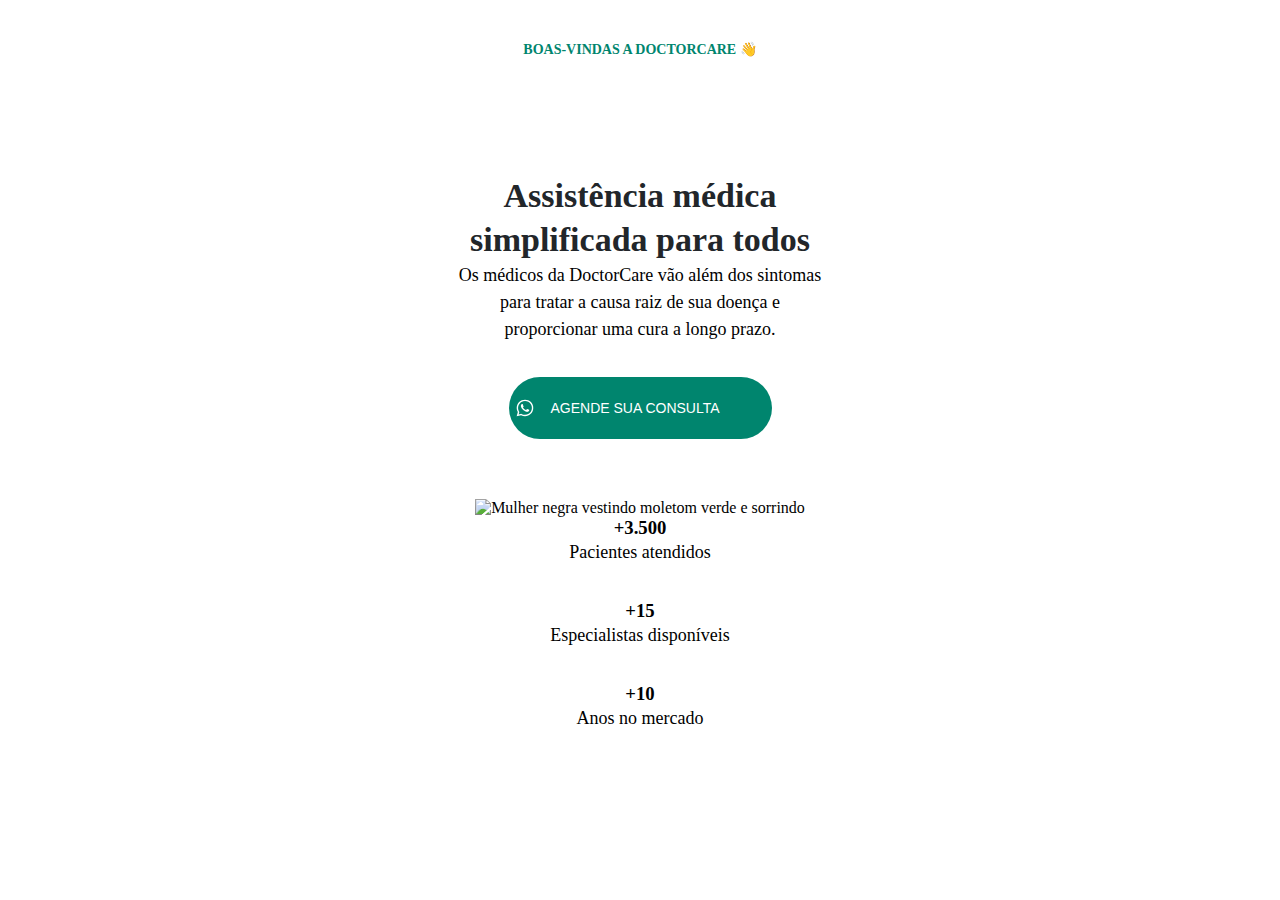
==== index.html @ d996f387 "aula 1" ====
<!DOCTYPE html>
<html lang="pt-br">
<head>
  <meta charset="UTF-8">
  <meta http-equiv="X-UA-Compatible" content="IE=edge">
  <meta name="viewport" content="width=device-width, initial-scale=1.0">
  <title>DoctorCare</title>
  <!-- Link para estilos css -->
  <link rel="stylesheet" href="style.css"/>
  <!-- Link para as fontes -->
  <link rel="preconnect" href="https://fonts.googleapis.com">
  <link rel="preconnect" href="https://fonts.gstatic.com" crossorigin>
  <link href="https://fonts.googleapis.com/css2?family=DM+Sans:wght@400;700&display=swap" rel="stylesheet">
  
</head>
<body>

  <header>
    <h4>BOAS-VINDAS A DOCTORCARE 👋</h4>
    <h1>Assistência médica simplificada para todos</h1>
    <p>
      Os médicos da DoctorCare vão além dos sintomas para tratar a causa raiz de sua
      doença e proporcionar uma cura a longo prazo.
    </p>
    <button>
      <svg
        width="20"
        height="20"
        viewBox="0 0 20 20"
        fill="none"
        xmlns="http://www.w3.org/2000/svg"
      >
        <path
          d="M13.8337 11.6667C13.667 11.5833 12.5837 11.0833 12.417 11C12.2503 10.9167 12.0837 10.9167 11.917 11.0833C11.7503 11.25 11.417 11.75 11.2503 11.9167C11.167 12.0833 11.0003 12.0833 10.8337 12C10.2503 11.75 9.66699 11.4167 9.16699 11C8.75033 10.5833 8.33366 10.0833 8.00033 9.58334C7.91699 9.41668 8.00033 9.25001 8.08366 9.16668C8.16699 9.08334 8.25033 8.91668 8.41699 8.83334C8.50033 8.75001 8.58366 8.58334 8.58366 8.50001C8.66699 8.41668 8.66699 8.25001 8.58366 8.16668C8.50033 8.08334 8.08366 7.08334 7.91699 6.66668C7.83366 6.08334 7.66699 6.08334 7.50033 6.08334C7.41699 6.08334 7.25033 6.08334 7.08366 6.08334C6.91699 6.08334 6.66699 6.25001 6.58366 6.33334C6.08366 6.83334 5.83366 7.41668 5.83366 8.08334C5.91699 8.83334 6.16699 9.58334 6.66699 10.25C7.58366 11.5833 8.75033 12.6667 10.167 13.3333C10.5837 13.5 10.917 13.6667 11.3337 13.75C11.7503 13.9167 12.167 13.9167 12.667 13.8333C13.2503 13.75 13.7503 13.3333 14.0837 12.8333C14.2503 12.5 14.2503 12.1667 14.167 11.8333C14.167 11.8333 14.0003 11.75 13.8337 11.6667ZM15.917 4.08334C12.667 0.833344 7.41699 0.833344 4.16699 4.08334C1.50033 6.75001 1.00033 10.8333 2.83366 14.0833L1.66699 18.3333L6.08366 17.1667C7.33366 17.8333 8.66699 18.1667 10.0003 18.1667C14.5837 18.1667 18.2503 14.5 18.2503 9.91668C18.3337 7.75001 17.417 5.66668 15.917 4.08334ZM13.667 15.75C12.5837 16.4167 11.3337 16.8333 10.0003 16.8333C8.75033 16.8333 7.58366 16.5 6.50033 15.9167L6.25033 15.75L3.66699 16.4167L4.33366 13.9167L4.16699 13.6667C2.16699 10.3333 3.16699 6.16668 6.41699 4.08334C9.66699 2.00001 13.8337 3.08334 15.8337 6.25001C17.8337 9.50001 16.917 13.75 13.667 15.75Z"
          fill="white"
        />
      </svg>
      Agende sua consulta
    </button>
    
    <img src="/assets/foto.svg " alt="Mulher negra vestindo moletom verde e sorrindo" />
    
    <h3>+3.500</h3>
    <p>Pacientes atendidos</p>
    <h3>+15</h3>
    <p>Especialistas disponíveis</p>
    <h3>+10</h3>
    <p>Anos no mercado</p>
  </header>

</body>
</html>
---- style.css ----
* {
  margin:0;
  box-sizing: border-box;
}
:root {
  --primary-color: hsl(170, 100%, 26%);
  --headline: hsl(210, 11%, 15%);
  --paragraph: hsl(210, 9%, 31%);
  font-size: 62.5%; /* 1rem = 10px */
}
body {
  font-family: 'DN Sans';
  font-size: 1.6rem;
  text-align: center;
}

header {
  width: 37.5rem;
  margin-right: auto;
  margin-left: auto;

  margin-right: auto;
  margin-left: auto;
  margin-top: 4.1rem;
}

h4 {
  font-size: 1.4rem;
  color: var(--primary-color);
  margin-bottom: 11.6rem;
}

h1 {
  font-size: 3.4rem;
  color: var(--headline);
  line-height: 130%;
}

p {
  font-size: 1.8rem;
  line-height: 150%;
  font-weight: 400;
  color: var (--paragraph);
  margin-bottom: 3.4rem;
  /* border: 1px solid red; */
}

button {
  background: var(--primary-color);

  border: none;
  border-radius: 4rem;
  margin-bottom: 6rem;

  height: 6.2rem;
  width: 26.3rem;

  color: white;
  font-size: 1.4rem;
  text-transform: uppercase;

  display: flex;
  align-items: center;
  gap: 1.6rem;
  margin-right: auto;
  margin-left: auto;
  /* display: block; */
}

img {

}
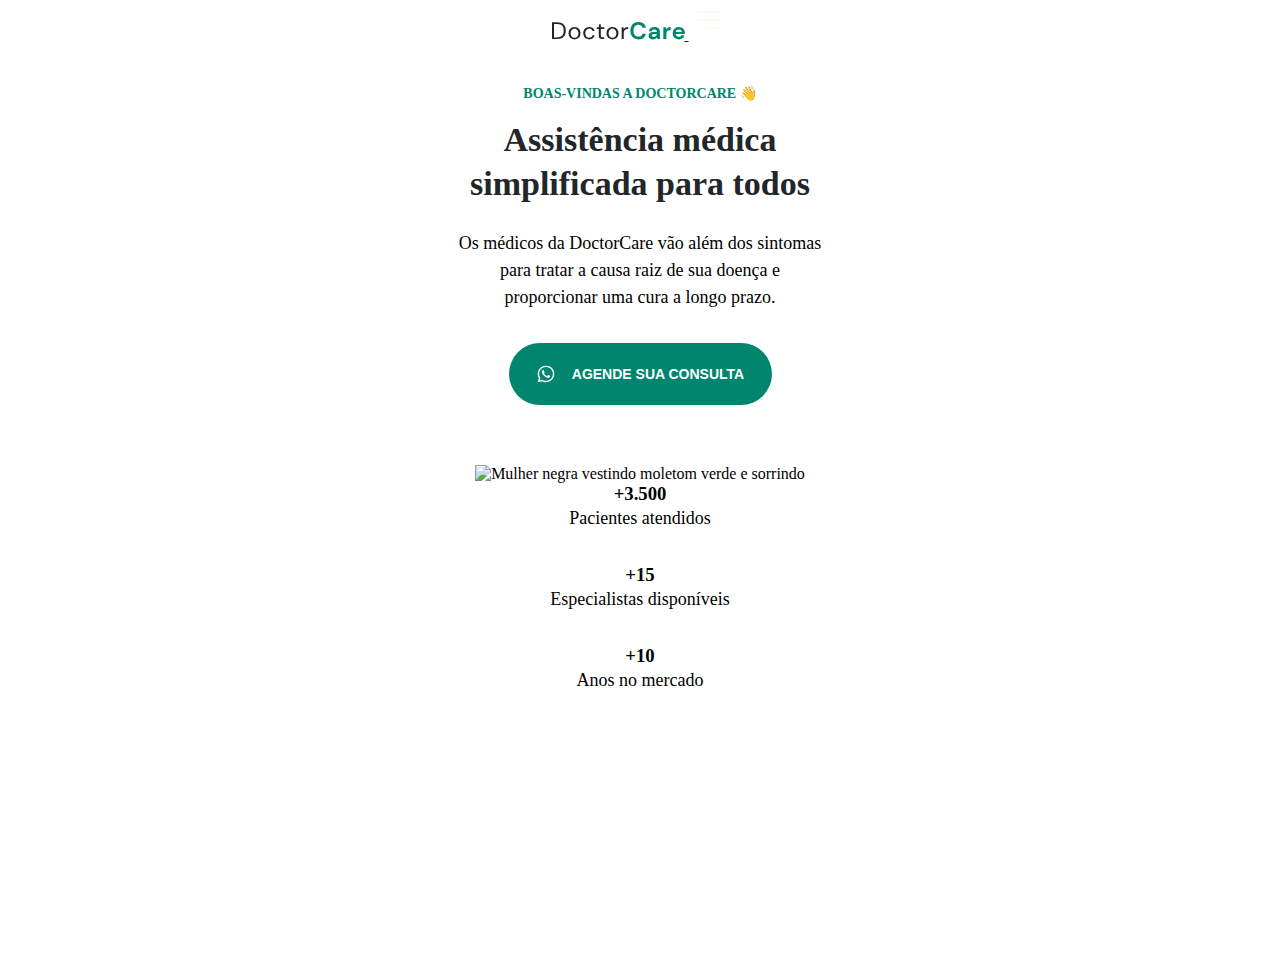
==== commit ab7bde61: "segundo commit" ====
--- a/index.html
+++ b/index.html
@@ -10,10 +10,40 @@
   <!-- Link para as fontes -->
   <link rel="preconnect" href="https://fonts.googleapis.com">
   <link rel="preconnect" href="https://fonts.gstatic.com" crossorigin>
-  <link href="https://fonts.googleapis.com/css2?family=DM+Sans:wght@400;700&display=swap" rel="stylesheet">
+  <link href="https://fonts.googleapis.com/css2?family=DM+Sans:wght@400;700&display=swap" 
+  rel="stylesheet"
+  />
   
 </head>
 <body>
+
+  <nav>
+    <a class= "logo" href="#">
+
+      <svg width="133" height="18" viewBox="0 0 133 18" fill="none" xmlns="http://www.w3.org/2000/svg">
+        <path d="M0 17.088V0.287999H5.16C8.12 0.287999 10.296 1.04 11.688 2.544C13.096 4.048 13.8 6.112 13.8 8.736C13.8 11.312 13.096 13.352 11.688 14.856C10.296 16.344 8.12 17.088 5.16 17.088H0ZM2.016 15.408H5.112C6.744 15.408 8.04 15.144 9 14.616C9.976 14.072 10.672 13.304 11.088 12.312C11.504 11.304 11.712 10.112 11.712 8.736C11.712 7.328 11.504 6.12 11.088 5.112C10.672 4.104 9.976 3.328 9 2.784C8.04 2.24 6.744 1.968 5.112 1.968H2.016V15.408Z" fill="#212529"/>
+        <path d="M22.4949 17.376C21.3749 17.376 20.3669 17.12 19.4709 16.608C18.5749 16.096 17.8629 15.376 17.3349 14.448C16.8229 13.504 16.5669 12.4 16.5669 11.136C16.5669 9.872 16.8309 8.776 17.3589 7.848C17.8869 6.904 18.5989 6.176 19.4949 5.664C20.4069 5.152 21.4229 4.896 22.5429 4.896C23.6629 4.896 24.6709 5.152 25.5669 5.664C26.4629 6.176 27.1669 6.904 27.6789 7.848C28.2069 8.776 28.4709 9.872 28.4709 11.136C28.4709 12.4 28.2069 13.504 27.6789 14.448C27.1509 15.376 26.4309 16.096 25.5189 16.608C24.6229 17.12 23.6149 17.376 22.4949 17.376ZM22.4949 15.648C23.1829 15.648 23.8229 15.48 24.4149 15.144C25.0069 14.808 25.4869 14.304 25.8549 13.632C26.2229 12.96 26.4069 12.128 26.4069 11.136C26.4069 10.144 26.2229 9.312 25.8549 8.64C25.5029 7.968 25.0309 7.464 24.4389 7.128C23.8469 6.792 23.2149 6.624 22.5429 6.624C21.8549 6.624 21.2149 6.792 20.6229 7.128C20.0309 7.464 19.5509 7.968 19.1829 8.64C18.8149 9.312 18.6309 10.144 18.6309 11.136C18.6309 12.128 18.8149 12.96 19.1829 13.632C19.5509 14.304 20.0229 14.808 20.5989 15.144C21.1909 15.48 21.8229 15.648 22.4949 15.648Z" fill="#212529"/>
+        <path d="M37.2261 17.376C36.0901 17.376 35.0661 17.12 34.1541 16.608C33.2581 16.08 32.5461 15.352 32.0181 14.424C31.5061 13.48 31.2501 12.384 31.2501 11.136C31.2501 9.888 31.5061 8.8 32.0181 7.872C32.5461 6.928 33.2581 6.2 34.1541 5.688C35.0661 5.16 36.0901 4.896 37.2261 4.896C38.6341 4.896 39.8181 5.264 40.7781 6C41.7541 6.736 42.3701 7.72 42.6261 8.952H40.5621C40.4021 8.216 40.0101 7.648 39.3861 7.248C38.7621 6.832 38.0341 6.624 37.2021 6.624C36.5301 6.624 35.8981 6.792 35.3061 7.128C34.7141 7.464 34.2341 7.968 33.8661 8.64C33.4981 9.312 33.3141 10.144 33.3141 11.136C33.3141 12.128 33.4981 12.96 33.8661 13.632C34.2341 14.304 34.7141 14.816 35.3061 15.168C35.8981 15.504 36.5301 15.672 37.2021 15.672C38.0341 15.672 38.7621 15.472 39.3861 15.072C40.0101 14.656 40.4021 14.072 40.5621 13.32H42.6261C42.3861 14.52 41.7781 15.496 40.8021 16.248C39.8261 17 38.6341 17.376 37.2261 17.376Z" fill="#212529"/>
+        <path d="M50.2974 17.088C49.2094 17.088 48.3534 16.824 47.7294 16.296C47.1054 15.768 46.7934 14.816 46.7934 13.44V6.888H44.7294V5.184H46.7934L47.0574 2.328H48.8094V5.184H52.3134V6.888H48.8094V13.44C48.8094 14.192 48.9614 14.704 49.2654 14.976C49.5694 15.232 50.1054 15.36 50.8734 15.36H52.1214V17.088H50.2974Z" fill="#212529"/>
+        <path d="M60.4506 17.376C59.3306 17.376 58.3226 17.12 57.4266 16.608C56.5306 16.096 55.8186 15.376 55.2906 14.448C54.7786 13.504 54.5226 12.4 54.5226 11.136C54.5226 9.872 54.7866 8.776 55.3146 7.848C55.8426 6.904 56.5546 6.176 57.4506 5.664C58.3626 5.152 59.3786 4.896 60.4986 4.896C61.6186 4.896 62.6266 5.152 63.5226 5.664C64.4186 6.176 65.1226 6.904 65.6346 7.848C66.1626 8.776 66.4266 9.872 66.4266 11.136C66.4266 12.4 66.1626 13.504 65.6346 14.448C65.1066 15.376 64.3866 16.096 63.4746 16.608C62.5786 17.12 61.5706 17.376 60.4506 17.376ZM60.4506 15.648C61.1386 15.648 61.7786 15.48 62.3706 15.144C62.9626 14.808 63.4426 14.304 63.8106 13.632C64.1786 12.96 64.3626 12.128 64.3626 11.136C64.3626 10.144 64.1786 9.312 63.8106 8.64C63.4586 7.968 62.9866 7.464 62.3946 7.128C61.8026 6.792 61.1706 6.624 60.4986 6.624C59.8106 6.624 59.1706 6.792 58.5786 7.128C57.9866 7.464 57.5066 7.968 57.1386 8.64C56.7706 9.312 56.5866 10.144 56.5866 11.136C56.5866 12.128 56.7706 12.96 57.1386 13.632C57.5066 14.304 57.9786 14.808 58.5546 15.144C59.1466 15.48 59.7786 15.648 60.4506 15.648Z" fill="#212529"/>
+        <path d="M69.7097 17.088V5.184H71.5337L71.7017 7.464C72.0697 6.68 72.6297 6.056 73.3817 5.592C74.1337 5.128 75.0617 4.896 76.1657 4.896V7.008H75.6137C74.9097 7.008 74.2617 7.136 73.6697 7.392C73.0777 7.632 72.6057 8.048 72.2537 8.64C71.9017 9.232 71.7257 10.048 71.7257 11.088V17.088H69.7097Z" fill="#212529"/>
+        <path d="M86.4924 17.376C84.7964 17.376 83.3404 17.016 82.1244 16.296C80.9084 15.56 79.9724 14.544 79.3164 13.248C78.6604 11.936 78.3324 10.424 78.3324 8.712C78.3324 7 78.6604 5.488 79.3164 4.176C79.9724 2.864 80.9084 1.84 82.1244 1.104C83.3404 0.368 84.7964 0 86.4924 0C88.5084 0 90.1564 0.504 91.4364 1.512C92.7324 2.504 93.5404 3.904 93.8604 5.712H90.4764C90.2684 4.8 89.8204 4.088 89.1324 3.576C88.4604 3.048 87.5644 2.784 86.4444 2.784C84.8924 2.784 83.6764 3.312 82.7964 4.368C81.9164 5.424 81.4764 6.872 81.4764 8.712C81.4764 10.552 81.9164 12 82.7964 13.056C83.6764 14.096 84.8924 14.616 86.4444 14.616C87.5644 14.616 88.4604 14.376 89.1324 13.896C89.8204 13.4 90.2684 12.72 90.4764 11.856H93.8604C93.5404 13.584 92.7324 14.936 91.4364 15.912C90.1564 16.888 88.5084 17.376 86.4924 17.376Z" fill="#00856F"/>
+        <path d="M101.092 17.376C100.068 17.376 99.2278 17.216 98.5718 16.896C97.9158 16.56 97.4277 16.12 97.1077 15.576C96.7878 15.032 96.6278 14.432 96.6278 13.776C96.6278 12.672 97.0598 11.776 97.9238 11.088C98.7878 10.4 100.084 10.056 101.812 10.056H104.836V9.768C104.836 8.952 104.604 8.352 104.14 7.968C103.676 7.584 103.1 7.392 102.412 7.392C101.788 7.392 101.244 7.544 100.78 7.848C100.316 8.136 100.028 8.568 99.9157 9.144H96.9157C96.9958 8.28 97.2837 7.528 97.7797 6.888C98.2917 6.248 98.9477 5.76 99.7477 5.424C100.548 5.072 101.444 4.896 102.436 4.896C104.132 4.896 105.468 5.32 106.444 6.168C107.42 7.016 107.908 8.216 107.908 9.768V17.088H105.292L105.004 15.168C104.652 15.808 104.156 16.336 103.516 16.752C102.892 17.168 102.084 17.376 101.092 17.376ZM101.788 14.976C102.668 14.976 103.348 14.688 103.828 14.112C104.324 13.536 104.636 12.824 104.764 11.976H102.148C101.332 11.976 100.748 12.128 100.396 12.432C100.044 12.72 99.8678 13.08 99.8678 13.512C99.8678 13.976 100.044 14.336 100.396 14.592C100.748 14.848 101.212 14.976 101.788 14.976Z" fill="#00856F"/>
+        <path d="M111.319 17.088V5.184H114.055L114.343 7.416C114.775 6.648 115.359 6.04 116.095 5.592C116.847 5.128 117.727 4.896 118.735 4.896V8.136H117.871C117.199 8.136 116.599 8.24 116.071 8.448C115.543 8.656 115.127 9.016 114.823 9.528C114.535 10.04 114.391 10.752 114.391 11.664V17.088H111.319Z" fill="#00856F"/>
+        <path d="M126.888 17.376C125.688 17.376 124.624 17.12 123.696 16.608C122.768 16.096 122.04 15.376 121.512 14.448C120.984 13.52 120.72 12.448 120.72 11.232C120.72 10 120.976 8.904 121.488 7.944C122.016 6.984 122.736 6.24 123.648 5.712C124.576 5.168 125.664 4.896 126.912 4.896C128.08 4.896 129.112 5.152 130.008 5.664C130.904 6.176 131.6 6.88 132.096 7.776C132.608 8.656 132.864 9.64 132.864 10.728C132.864 10.904 132.856 11.088 132.84 11.28C132.84 11.472 132.832 11.672 132.816 11.88H123.768C123.832 12.808 124.152 13.536 124.728 14.064C125.32 14.592 126.032 14.856 126.864 14.856C127.488 14.856 128.008 14.72 128.424 14.448C128.856 14.16 129.176 13.792 129.384 13.344H132.504C132.28 14.096 131.904 14.784 131.376 15.408C130.864 16.016 130.224 16.496 129.456 16.848C128.704 17.2 127.848 17.376 126.888 17.376ZM126.912 7.392C126.16 7.392 125.496 7.608 124.92 8.04C124.344 8.456 123.976 9.096 123.816 9.96H129.744C129.696 9.176 129.408 8.552 128.88 8.088C128.352 7.624 127.696 7.392 126.912 7.392Z" fill="#00856F"/>
+        </svg>
+        
+
+    </a>
+
+    <svg width="40" height="40" viewBox="0 0 40 40" fill="none" xmlns="http://www.w3.org/2000/svg">
+      <path d="M10 20H30" stroke="#FFFAF1" stroke-width="2" stroke-linecap="round" stroke-linejoin="round"/>
+      <path d="M10 12H30" stroke="#FFFAF1" stroke-width="2" stroke-linecap="round" stroke-linejoin="round"/>
+      <path d="M18 28L30 28" stroke="#FFFAF1" stroke-width="2" stroke-linecap="round" stroke-linejoin="round"/>
+      </svg>
+      
+
+  </nav>
 
   <header>
     <h4>BOAS-VINDAS A DOCTORCARE 👋</h4>
@@ -38,14 +68,25 @@
       Agende sua consulta
     </button>
     
-    <img src="/assets/foto.svg " alt="Mulher negra vestindo moletom verde e sorrindo" />
+    <img src="/assets/foto.svg" alt="Mulher negra vestindo moletom verde e sorrindo" />
     
-    <h3>+3.500</h3>
-    <p>Pacientes atendidos</p>
-    <h3>+15</h3>
-    <p>Especialistas disponíveis</p>
-    <h3>+10</h3>
-    <p>Anos no mercado</p>
+    <div class="stats">
+      <div class="stat">
+        <h3>+3.500</h3>
+        <p>Pacientes atendidos</p>
+      </div>
+
+      <div class="stat">
+        <h3>+15</h3>
+        <p>Especialistas disponíveis</p>
+      </div>
+
+      <div class="stat">
+        <h3>+10</h3>
+        <p>Anos no mercado</p>
+      </div>
+    </div>
+
   </header>
 
 </body>
--- a/style.css
+++ b/style.css
@@ -27,13 +27,15 @@
 h4 {
   font-size: 1.4rem;
   color: var(--primary-color);
-  margin-bottom: 11.6rem;
+  margin-bottom: 1.6rem;
 }
 
 h1 {
   font-size: 3.4rem;
   color: var(--headline);
   line-height: 130%;
+
+  margin-bottom: 2.4rem;
 }
 
 p {
@@ -41,8 +43,7 @@
   line-height: 150%;
   font-weight: 400;
   color: var (--paragraph);
-  margin-bottom: 3.4rem;
-  /* border: 1px solid red; */
+  margin-bottom: 3.2rem;
 }
 
 button {
@@ -57,16 +58,21 @@
 
   color: white;
   font-size: 1.4rem;
+  font-weight: 700;
   text-transform: uppercase;
 
   display: flex;
   align-items: center;
+  justify-content: center;
   gap: 1.6rem;
   margin-right: auto;
   margin-left: auto;
-  /* display: block; */
+  margin-bottom: 6rem;
 }
 
-img {
+.stats {
+  width: 32.7rem;
+  height: 47rem;
 
+  margin-inline: auto;
 }
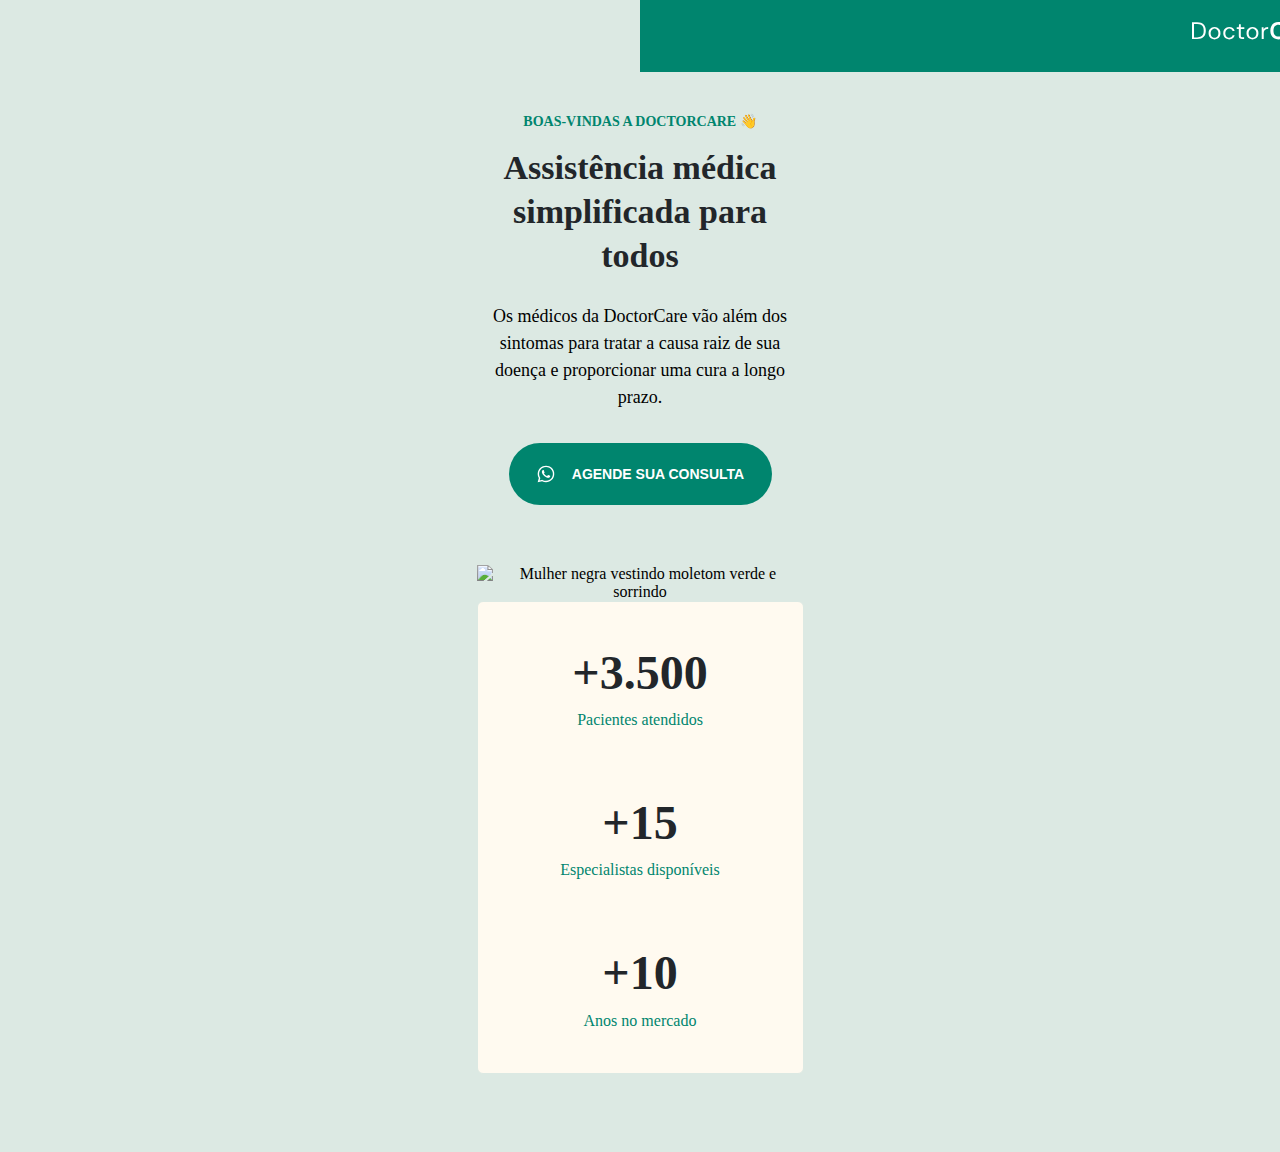
==== commit b387268e: "terceiro commit" ====
--- a/index.html
+++ b/index.html
@@ -1,93 +1,154 @@
 <!DOCTYPE html>
 <html lang="pt-br">
-<head>
-  <meta charset="UTF-8">
-  <meta http-equiv="X-UA-Compatible" content="IE=edge">
-  <meta name="viewport" content="width=device-width, initial-scale=1.0">
-  <title>DoctorCare</title>
-  <!-- Link para estilos css -->
-  <link rel="stylesheet" href="style.css"/>
-  <!-- Link para as fontes -->
-  <link rel="preconnect" href="https://fonts.googleapis.com">
-  <link rel="preconnect" href="https://fonts.gstatic.com" crossorigin>
-  <link href="https://fonts.googleapis.com/css2?family=DM+Sans:wght@400;700&display=swap" 
-  rel="stylesheet"
-  />
+  <head>
+    <meta charset="UTF-8" />
+    <meta http-equiv="X-UA-Compatible" content="IE=edge" />
+    <meta name="viewport" content="width=device-width, initial-scale=1.0" />
+    <title>DoctorCare</title>
+    <!-- Link para estilos css -->
+    <link rel="stylesheet" href="style.css" />
+    <!-- Link para as fontes -->
+    <link rel="preconnect" href="https://fonts.googleapis.com" />
+    <link rel="preconnect" href="https://fonts.gstatic.com" crossorigin />
+    <link
+      href="https://fonts.googleapis.com/css2?family=DM+Sans:wght@400;700&display=swap"
+      rel="stylesheet"
+    />
+  </head>
+  <body onscroll="onScroll()">
+    <nav class="scroll">
+
+      <div class="wrapper">
+        <a class="logo" href="#">
+          <svg
+            width="133"
+            height="18"
+            viewBox="0 0 133 18"
+            fill="none"
+            xmlns="http://www.w3.org/2000/svg"
+          >
+            <path
+              d="M0 17.088V0.287999H5.16C8.12 0.287999 10.296 1.04 11.688 2.544C13.096 4.048 13.8 6.112 13.8 8.736C13.8 11.312 13.096 13.352 11.688 14.856C10.296 16.344 8.12 17.088 5.16 17.088H0ZM2.016 15.408H5.112C6.744 15.408 8.04 15.144 9 14.616C9.976 14.072 10.672 13.304 11.088 12.312C11.504 11.304 11.712 10.112 11.712 8.736C11.712 7.328 11.504 6.12 11.088 5.112C10.672 4.104 9.976 3.328 9 2.784C8.04 2.24 6.744 1.968 5.112 1.968H2.016V15.408Z"
+              fill="#212529"
+            />
+            <path
+              d="M22.4949 17.376C21.3749 17.376 20.3669 17.12 19.4709 16.608C18.5749 16.096 17.8629 15.376 17.3349 14.448C16.8229 13.504 16.5669 12.4 16.5669 11.136C16.5669 9.872 16.8309 8.776 17.3589 7.848C17.8869 6.904 18.5989 6.176 19.4949 5.664C20.4069 5.152 21.4229 4.896 22.5429 4.896C23.6629 4.896 24.6709 5.152 25.5669 5.664C26.4629 6.176 27.1669 6.904 27.6789 7.848C28.2069 8.776 28.4709 9.872 28.4709 11.136C28.4709 12.4 28.2069 13.504 27.6789 14.448C27.1509 15.376 26.4309 16.096 25.5189 16.608C24.6229 17.12 23.6149 17.376 22.4949 17.376ZM22.4949 15.648C23.1829 15.648 23.8229 15.48 24.4149 15.144C25.0069 14.808 25.4869 14.304 25.8549 13.632C26.2229 12.96 26.4069 12.128 26.4069 11.136C26.4069 10.144 26.2229 9.312 25.8549 8.64C25.5029 7.968 25.0309 7.464 24.4389 7.128C23.8469 6.792 23.2149 6.624 22.5429 6.624C21.8549 6.624 21.2149 6.792 20.6229 7.128C20.0309 7.464 19.5509 7.968 19.1829 8.64C18.8149 9.312 18.6309 10.144 18.6309 11.136C18.6309 12.128 18.8149 12.96 19.1829 13.632C19.5509 14.304 20.0229 14.808 20.5989 15.144C21.1909 15.48 21.8229 15.648 22.4949 15.648Z"
+              fill="#212529"
+            />
+            <path
+              d="M37.2261 17.376C36.0901 17.376 35.0661 17.12 34.1541 16.608C33.2581 16.08 32.5461 15.352 32.0181 14.424C31.5061 13.48 31.2501 12.384 31.2501 11.136C31.2501 9.888 31.5061 8.8 32.0181 7.872C32.5461 6.928 33.2581 6.2 34.1541 5.688C35.0661 5.16 36.0901 4.896 37.2261 4.896C38.6341 4.896 39.8181 5.264 40.7781 6C41.7541 6.736 42.3701 7.72 42.6261 8.952H40.5621C40.4021 8.216 40.0101 7.648 39.3861 7.248C38.7621 6.832 38.0341 6.624 37.2021 6.624C36.5301 6.624 35.8981 6.792 35.3061 7.128C34.7141 7.464 34.2341 7.968 33.8661 8.64C33.4981 9.312 33.3141 10.144 33.3141 11.136C33.3141 12.128 33.4981 12.96 33.8661 13.632C34.2341 14.304 34.7141 14.816 35.3061 15.168C35.8981 15.504 36.5301 15.672 37.2021 15.672C38.0341 15.672 38.7621 15.472 39.3861 15.072C40.0101 14.656 40.4021 14.072 40.5621 13.32H42.6261C42.3861 14.52 41.7781 15.496 40.8021 16.248C39.8261 17 38.6341 17.376 37.2261 17.376Z"
+              fill="#212529"
+            />
+            <path
+              d="M50.2974 17.088C49.2094 17.088 48.3534 16.824 47.7294 16.296C47.1054 15.768 46.7934 14.816 46.7934 13.44V6.888H44.7294V5.184H46.7934L47.0574 2.328H48.8094V5.184H52.3134V6.888H48.8094V13.44C48.8094 14.192 48.9614 14.704 49.2654 14.976C49.5694 15.232 50.1054 15.36 50.8734 15.36H52.1214V17.088H50.2974Z"
+              fill="#212529"
+            />
+            <path
+              d="M60.4506 17.376C59.3306 17.376 58.3226 17.12 57.4266 16.608C56.5306 16.096 55.8186 15.376 55.2906 14.448C54.7786 13.504 54.5226 12.4 54.5226 11.136C54.5226 9.872 54.7866 8.776 55.3146 7.848C55.8426 6.904 56.5546 6.176 57.4506 5.664C58.3626 5.152 59.3786 4.896 60.4986 4.896C61.6186 4.896 62.6266 5.152 63.5226 5.664C64.4186 6.176 65.1226 6.904 65.6346 7.848C66.1626 8.776 66.4266 9.872 66.4266 11.136C66.4266 12.4 66.1626 13.504 65.6346 14.448C65.1066 15.376 64.3866 16.096 63.4746 16.608C62.5786 17.12 61.5706 17.376 60.4506 17.376ZM60.4506 15.648C61.1386 15.648 61.7786 15.48 62.3706 15.144C62.9626 14.808 63.4426 14.304 63.8106 13.632C64.1786 12.96 64.3626 12.128 64.3626 11.136C64.3626 10.144 64.1786 9.312 63.8106 8.64C63.4586 7.968 62.9866 7.464 62.3946 7.128C61.8026 6.792 61.1706 6.624 60.4986 6.624C59.8106 6.624 59.1706 6.792 58.5786 7.128C57.9866 7.464 57.5066 7.968 57.1386 8.64C56.7706 9.312 56.5866 10.144 56.5866 11.136C56.5866 12.128 56.7706 12.96 57.1386 13.632C57.5066 14.304 57.9786 14.808 58.5546 15.144C59.1466 15.48 59.7786 15.648 60.4506 15.648Z"
+              fill="#212529"
+            />
+            <path
+              d="M69.7097 17.088V5.184H71.5337L71.7017 7.464C72.0697 6.68 72.6297 6.056 73.3817 5.592C74.1337 5.128 75.0617 4.896 76.1657 4.896V7.008H75.6137C74.9097 7.008 74.2617 7.136 73.6697 7.392C73.0777 7.632 72.6057 8.048 72.2537 8.64C71.9017 9.232 71.7257 10.048 71.7257 11.088V17.088H69.7097Z"
+              fill="#212529"
+            />
+            <path
+              d="M86.4924 17.376C84.7964 17.376 83.3404 17.016 82.1244 16.296C80.9084 15.56 79.9724 14.544 79.3164 13.248C78.6604 11.936 78.3324 10.424 78.3324 8.712C78.3324 7 78.6604 5.488 79.3164 4.176C79.9724 2.864 80.9084 1.84 82.1244 1.104C83.3404 0.368 84.7964 0 86.4924 0C88.5084 0 90.1564 0.504 91.4364 1.512C92.7324 2.504 93.5404 3.904 93.8604 5.712H90.4764C90.2684 4.8 89.8204 4.088 89.1324 3.576C88.4604 3.048 87.5644 2.784 86.4444 2.784C84.8924 2.784 83.6764 3.312 82.7964 4.368C81.9164 5.424 81.4764 6.872 81.4764 8.712C81.4764 10.552 81.9164 12 82.7964 13.056C83.6764 14.096 84.8924 14.616 86.4444 14.616C87.5644 14.616 88.4604 14.376 89.1324 13.896C89.8204 13.4 90.2684 12.72 90.4764 11.856H93.8604C93.5404 13.584 92.7324 14.936 91.4364 15.912C90.1564 16.888 88.5084 17.376 86.4924 17.376Z"
+              fill="#00856F"
+            />
+            <path
+              d="M101.092 17.376C100.068 17.376 99.2278 17.216 98.5718 16.896C97.9158 16.56 97.4277 16.12 97.1077 15.576C96.7878 15.032 96.6278 14.432 96.6278 13.776C96.6278 12.672 97.0598 11.776 97.9238 11.088C98.7878 10.4 100.084 10.056 101.812 10.056H104.836V9.768C104.836 8.952 104.604 8.352 104.14 7.968C103.676 7.584 103.1 7.392 102.412 7.392C101.788 7.392 101.244 7.544 100.78 7.848C100.316 8.136 100.028 8.568 99.9157 9.144H96.9157C96.9958 8.28 97.2837 7.528 97.7797 6.888C98.2917 6.248 98.9477 5.76 99.7477 5.424C100.548 5.072 101.444 4.896 102.436 4.896C104.132 4.896 105.468 5.32 106.444 6.168C107.42 7.016 107.908 8.216 107.908 9.768V17.088H105.292L105.004 15.168C104.652 15.808 104.156 16.336 103.516 16.752C102.892 17.168 102.084 17.376 101.092 17.376ZM101.788 14.976C102.668 14.976 103.348 14.688 103.828 14.112C104.324 13.536 104.636 12.824 104.764 11.976H102.148C101.332 11.976 100.748 12.128 100.396 12.432C100.044 12.72 99.8678 13.08 99.8678 13.512C99.8678 13.976 100.044 14.336 100.396 14.592C100.748 14.848 101.212 14.976 101.788 14.976Z"
+              fill="#00856F"
+            />
+            <path
+              d="M111.319 17.088V5.184H114.055L114.343 7.416C114.775 6.648 115.359 6.04 116.095 5.592C116.847 5.128 117.727 4.896 118.735 4.896V8.136H117.871C117.199 8.136 116.599 8.24 116.071 8.448C115.543 8.656 115.127 9.016 114.823 9.528C114.535 10.04 114.391 10.752 114.391 11.664V17.088H111.319Z"
+              fill="#00856F"
+            />
+            <path
+              d="M126.888 17.376C125.688 17.376 124.624 17.12 123.696 16.608C122.768 16.096 122.04 15.376 121.512 14.448C120.984 13.52 120.72 12.448 120.72 11.232C120.72 10 120.976 8.904 121.488 7.944C122.016 6.984 122.736 6.24 123.648 5.712C124.576 5.168 125.664 4.896 126.912 4.896C128.08 4.896 129.112 5.152 130.008 5.664C130.904 6.176 131.6 6.88 132.096 7.776C132.608 8.656 132.864 9.64 132.864 10.728C132.864 10.904 132.856 11.088 132.84 11.28C132.84 11.472 132.832 11.672 132.816 11.88H123.768C123.832 12.808 124.152 13.536 124.728 14.064C125.32 14.592 126.032 14.856 126.864 14.856C127.488 14.856 128.008 14.72 128.424 14.448C128.856 14.16 129.176 13.792 129.384 13.344H132.504C132.28 14.096 131.904 14.784 131.376 15.408C130.864 16.016 130.224 16.496 129.456 16.848C128.704 17.2 127.848 17.376 126.888 17.376ZM126.912 7.392C126.16 7.392 125.496 7.608 124.92 8.04C124.344 8.456 123.976 9.096 123.816 9.96H129.744C129.696 9.176 129.408 8.552 128.88 8.088C128.352 7.624 127.696 7.392 126.912 7.392Z"
+              fill="#00856F"
+            />
+          </svg>
+        </a>
   
-</head>
-<body>
+        <svg
+          width="40"
+          height="40"
+          viewBox="0 0 40 40"
+          fill="none"
+          xmlns="http://www.w3.org/2000/svg"
+        >
+          <path
+            d="M10 20H30"
+            stroke="#FFFAF1"
+            stroke-width="2"
+            stroke-linecap="round"
+            stroke-linejoin="round"
+          />
+          <path
+            d="M10 12H30"
+            stroke="#FFFAF1"
+            stroke-width="2"
+            stroke-linecap="round"
+            stroke-linejoin="round"
+          />
+          <path
+            d="M18 28L30 28"
+            stroke="#FFFAF1"
+            stroke-width="2"
+            stroke-linecap="round"
+            stroke-linejoin="round"
+          />
+        </svg>
 
-  <nav>
-    <a class= "logo" href="#">
+      </div>
+    </nav>
 
-      <svg width="133" height="18" viewBox="0 0 133 18" fill="none" xmlns="http://www.w3.org/2000/svg">
-        <path d="M0 17.088V0.287999H5.16C8.12 0.287999 10.296 1.04 11.688 2.544C13.096 4.048 13.8 6.112 13.8 8.736C13.8 11.312 13.096 13.352 11.688 14.856C10.296 16.344 8.12 17.088 5.16 17.088H0ZM2.016 15.408H5.112C6.744 15.408 8.04 15.144 9 14.616C9.976 14.072 10.672 13.304 11.088 12.312C11.504 11.304 11.712 10.112 11.712 8.736C11.712 7.328 11.504 6.12 11.088 5.112C10.672 4.104 9.976 3.328 9 2.784C8.04 2.24 6.744 1.968 5.112 1.968H2.016V15.408Z" fill="#212529"/>
-        <path d="M22.4949 17.376C21.3749 17.376 20.3669 17.12 19.4709 16.608C18.5749 16.096 17.8629 15.376 17.3349 14.448C16.8229 13.504 16.5669 12.4 16.5669 11.136C16.5669 9.872 16.8309 8.776 17.3589 7.848C17.8869 6.904 18.5989 6.176 19.4949 5.664C20.4069 5.152 21.4229 4.896 22.5429 4.896C23.6629 4.896 24.6709 5.152 25.5669 5.664C26.4629 6.176 27.1669 6.904 27.6789 7.848C28.2069 8.776 28.4709 9.872 28.4709 11.136C28.4709 12.4 28.2069 13.504 27.6789 14.448C27.1509 15.376 26.4309 16.096 25.5189 16.608C24.6229 17.12 23.6149 17.376 22.4949 17.376ZM22.4949 15.648C23.1829 15.648 23.8229 15.48 24.4149 15.144C25.0069 14.808 25.4869 14.304 25.8549 13.632C26.2229 12.96 26.4069 12.128 26.4069 11.136C26.4069 10.144 26.2229 9.312 25.8549 8.64C25.5029 7.968 25.0309 7.464 24.4389 7.128C23.8469 6.792 23.2149 6.624 22.5429 6.624C21.8549 6.624 21.2149 6.792 20.6229 7.128C20.0309 7.464 19.5509 7.968 19.1829 8.64C18.8149 9.312 18.6309 10.144 18.6309 11.136C18.6309 12.128 18.8149 12.96 19.1829 13.632C19.5509 14.304 20.0229 14.808 20.5989 15.144C21.1909 15.48 21.8229 15.648 22.4949 15.648Z" fill="#212529"/>
-        <path d="M37.2261 17.376C36.0901 17.376 35.0661 17.12 34.1541 16.608C33.2581 16.08 32.5461 15.352 32.0181 14.424C31.5061 13.48 31.2501 12.384 31.2501 11.136C31.2501 9.888 31.5061 8.8 32.0181 7.872C32.5461 6.928 33.2581 6.2 34.1541 5.688C35.0661 5.16 36.0901 4.896 37.2261 4.896C38.6341 4.896 39.8181 5.264 40.7781 6C41.7541 6.736 42.3701 7.72 42.6261 8.952H40.5621C40.4021 8.216 40.0101 7.648 39.3861 7.248C38.7621 6.832 38.0341 6.624 37.2021 6.624C36.5301 6.624 35.8981 6.792 35.3061 7.128C34.7141 7.464 34.2341 7.968 33.8661 8.64C33.4981 9.312 33.3141 10.144 33.3141 11.136C33.3141 12.128 33.4981 12.96 33.8661 13.632C34.2341 14.304 34.7141 14.816 35.3061 15.168C35.8981 15.504 36.5301 15.672 37.2021 15.672C38.0341 15.672 38.7621 15.472 39.3861 15.072C40.0101 14.656 40.4021 14.072 40.5621 13.32H42.6261C42.3861 14.52 41.7781 15.496 40.8021 16.248C39.8261 17 38.6341 17.376 37.2261 17.376Z" fill="#212529"/>
-        <path d="M50.2974 17.088C49.2094 17.088 48.3534 16.824 47.7294 16.296C47.1054 15.768 46.7934 14.816 46.7934 13.44V6.888H44.7294V5.184H46.7934L47.0574 2.328H48.8094V5.184H52.3134V6.888H48.8094V13.44C48.8094 14.192 48.9614 14.704 49.2654 14.976C49.5694 15.232 50.1054 15.36 50.8734 15.36H52.1214V17.088H50.2974Z" fill="#212529"/>
-        <path d="M60.4506 17.376C59.3306 17.376 58.3226 17.12 57.4266 16.608C56.5306 16.096 55.8186 15.376 55.2906 14.448C54.7786 13.504 54.5226 12.4 54.5226 11.136C54.5226 9.872 54.7866 8.776 55.3146 7.848C55.8426 6.904 56.5546 6.176 57.4506 5.664C58.3626 5.152 59.3786 4.896 60.4986 4.896C61.6186 4.896 62.6266 5.152 63.5226 5.664C64.4186 6.176 65.1226 6.904 65.6346 7.848C66.1626 8.776 66.4266 9.872 66.4266 11.136C66.4266 12.4 66.1626 13.504 65.6346 14.448C65.1066 15.376 64.3866 16.096 63.4746 16.608C62.5786 17.12 61.5706 17.376 60.4506 17.376ZM60.4506 15.648C61.1386 15.648 61.7786 15.48 62.3706 15.144C62.9626 14.808 63.4426 14.304 63.8106 13.632C64.1786 12.96 64.3626 12.128 64.3626 11.136C64.3626 10.144 64.1786 9.312 63.8106 8.64C63.4586 7.968 62.9866 7.464 62.3946 7.128C61.8026 6.792 61.1706 6.624 60.4986 6.624C59.8106 6.624 59.1706 6.792 58.5786 7.128C57.9866 7.464 57.5066 7.968 57.1386 8.64C56.7706 9.312 56.5866 10.144 56.5866 11.136C56.5866 12.128 56.7706 12.96 57.1386 13.632C57.5066 14.304 57.9786 14.808 58.5546 15.144C59.1466 15.48 59.7786 15.648 60.4506 15.648Z" fill="#212529"/>
-        <path d="M69.7097 17.088V5.184H71.5337L71.7017 7.464C72.0697 6.68 72.6297 6.056 73.3817 5.592C74.1337 5.128 75.0617 4.896 76.1657 4.896V7.008H75.6137C74.9097 7.008 74.2617 7.136 73.6697 7.392C73.0777 7.632 72.6057 8.048 72.2537 8.64C71.9017 9.232 71.7257 10.048 71.7257 11.088V17.088H69.7097Z" fill="#212529"/>
-        <path d="M86.4924 17.376C84.7964 17.376 83.3404 17.016 82.1244 16.296C80.9084 15.56 79.9724 14.544 79.3164 13.248C78.6604 11.936 78.3324 10.424 78.3324 8.712C78.3324 7 78.6604 5.488 79.3164 4.176C79.9724 2.864 80.9084 1.84 82.1244 1.104C83.3404 0.368 84.7964 0 86.4924 0C88.5084 0 90.1564 0.504 91.4364 1.512C92.7324 2.504 93.5404 3.904 93.8604 5.712H90.4764C90.2684 4.8 89.8204 4.088 89.1324 3.576C88.4604 3.048 87.5644 2.784 86.4444 2.784C84.8924 2.784 83.6764 3.312 82.7964 4.368C81.9164 5.424 81.4764 6.872 81.4764 8.712C81.4764 10.552 81.9164 12 82.7964 13.056C83.6764 14.096 84.8924 14.616 86.4444 14.616C87.5644 14.616 88.4604 14.376 89.1324 13.896C89.8204 13.4 90.2684 12.72 90.4764 11.856H93.8604C93.5404 13.584 92.7324 14.936 91.4364 15.912C90.1564 16.888 88.5084 17.376 86.4924 17.376Z" fill="#00856F"/>
-        <path d="M101.092 17.376C100.068 17.376 99.2278 17.216 98.5718 16.896C97.9158 16.56 97.4277 16.12 97.1077 15.576C96.7878 15.032 96.6278 14.432 96.6278 13.776C96.6278 12.672 97.0598 11.776 97.9238 11.088C98.7878 10.4 100.084 10.056 101.812 10.056H104.836V9.768C104.836 8.952 104.604 8.352 104.14 7.968C103.676 7.584 103.1 7.392 102.412 7.392C101.788 7.392 101.244 7.544 100.78 7.848C100.316 8.136 100.028 8.568 99.9157 9.144H96.9157C96.9958 8.28 97.2837 7.528 97.7797 6.888C98.2917 6.248 98.9477 5.76 99.7477 5.424C100.548 5.072 101.444 4.896 102.436 4.896C104.132 4.896 105.468 5.32 106.444 6.168C107.42 7.016 107.908 8.216 107.908 9.768V17.088H105.292L105.004 15.168C104.652 15.808 104.156 16.336 103.516 16.752C102.892 17.168 102.084 17.376 101.092 17.376ZM101.788 14.976C102.668 14.976 103.348 14.688 103.828 14.112C104.324 13.536 104.636 12.824 104.764 11.976H102.148C101.332 11.976 100.748 12.128 100.396 12.432C100.044 12.72 99.8678 13.08 99.8678 13.512C99.8678 13.976 100.044 14.336 100.396 14.592C100.748 14.848 101.212 14.976 101.788 14.976Z" fill="#00856F"/>
-        <path d="M111.319 17.088V5.184H114.055L114.343 7.416C114.775 6.648 115.359 6.04 116.095 5.592C116.847 5.128 117.727 4.896 118.735 4.896V8.136H117.871C117.199 8.136 116.599 8.24 116.071 8.448C115.543 8.656 115.127 9.016 114.823 9.528C114.535 10.04 114.391 10.752 114.391 11.664V17.088H111.319Z" fill="#00856F"/>
-        <path d="M126.888 17.376C125.688 17.376 124.624 17.12 123.696 16.608C122.768 16.096 122.04 15.376 121.512 14.448C120.984 13.52 120.72 12.448 120.72 11.232C120.72 10 120.976 8.904 121.488 7.944C122.016 6.984 122.736 6.24 123.648 5.712C124.576 5.168 125.664 4.896 126.912 4.896C128.08 4.896 129.112 5.152 130.008 5.664C130.904 6.176 131.6 6.88 132.096 7.776C132.608 8.656 132.864 9.64 132.864 10.728C132.864 10.904 132.856 11.088 132.84 11.28C132.84 11.472 132.832 11.672 132.816 11.88H123.768C123.832 12.808 124.152 13.536 124.728 14.064C125.32 14.592 126.032 14.856 126.864 14.856C127.488 14.856 128.008 14.72 128.424 14.448C128.856 14.16 129.176 13.792 129.384 13.344H132.504C132.28 14.096 131.904 14.784 131.376 15.408C130.864 16.016 130.224 16.496 129.456 16.848C128.704 17.2 127.848 17.376 126.888 17.376ZM126.912 7.392C126.16 7.392 125.496 7.608 124.92 8.04C124.344 8.456 123.976 9.096 123.816 9.96H129.744C129.696 9.176 129.408 8.552 128.88 8.088C128.352 7.624 127.696 7.392 126.912 7.392Z" fill="#00856F"/>
+    <header class="wrapper">
+      <h4>BOAS-VINDAS A DOCTORCARE 👋</h4>
+      <h1>Assistência médica simplificada para todos</h1>
+      <p>
+        Os médicos da DoctorCare vão além dos sintomas para tratar a causa raiz
+        de sua doença e proporcionar uma cura a longo prazo.
+      </p>
+      <button>
+        <svg
+          width="20"
+          height="20"
+          viewBox="0 0 20 20"
+          fill="none"
+          xmlns="http://www.w3.org/2000/svg"
+        >
+          <path
+            d="M13.8337 11.6667C13.667 11.5833 12.5837 11.0833 12.417 11C12.2503 10.9167 12.0837 10.9167 11.917 11.0833C11.7503 11.25 11.417 11.75 11.2503 11.9167C11.167 12.0833 11.0003 12.0833 10.8337 12C10.2503 11.75 9.66699 11.4167 9.16699 11C8.75033 10.5833 8.33366 10.0833 8.00033 9.58334C7.91699 9.41668 8.00033 9.25001 8.08366 9.16668C8.16699 9.08334 8.25033 8.91668 8.41699 8.83334C8.50033 8.75001 8.58366 8.58334 8.58366 8.50001C8.66699 8.41668 8.66699 8.25001 8.58366 8.16668C8.50033 8.08334 8.08366 7.08334 7.91699 6.66668C7.83366 6.08334 7.66699 6.08334 7.50033 6.08334C7.41699 6.08334 7.25033 6.08334 7.08366 6.08334C6.91699 6.08334 6.66699 6.25001 6.58366 6.33334C6.08366 6.83334 5.83366 7.41668 5.83366 8.08334C5.91699 8.83334 6.16699 9.58334 6.66699 10.25C7.58366 11.5833 8.75033 12.6667 10.167 13.3333C10.5837 13.5 10.917 13.6667 11.3337 13.75C11.7503 13.9167 12.167 13.9167 12.667 13.8333C13.2503 13.75 13.7503 13.3333 14.0837 12.8333C14.2503 12.5 14.2503 12.1667 14.167 11.8333C14.167 11.8333 14.0003 11.75 13.8337 11.6667ZM15.917 4.08334C12.667 0.833344 7.41699 0.833344 4.16699 4.08334C1.50033 6.75001 1.00033 10.8333 2.83366 14.0833L1.66699 18.3333L6.08366 17.1667C7.33366 17.8333 8.66699 18.1667 10.0003 18.1667C14.5837 18.1667 18.2503 14.5 18.2503 9.91668C18.3337 7.75001 17.417 5.66668 15.917 4.08334ZM13.667 15.75C12.5837 16.4167 11.3337 16.8333 10.0003 16.8333C8.75033 16.8333 7.58366 16.5 6.50033 15.9167L6.25033 15.75L3.66699 16.4167L4.33366 13.9167L4.16699 13.6667C2.16699 10.3333 3.16699 6.16668 6.41699 4.08334C9.66699 2.00001 13.8337 3.08334 15.8337 6.25001C17.8337 9.50001 16.917 13.75 13.667 15.75Z"
+            fill="white"
+          />
         </svg>
-        
+        Agende sua consulta
+      </button>
 
-    </a>
+      <img
+        src="/assets/foto.svg"
+        alt="Mulher negra vestindo moletom verde e sorrindo"
+      />
 
-    <svg width="40" height="40" viewBox="0 0 40 40" fill="none" xmlns="http://www.w3.org/2000/svg">
-      <path d="M10 20H30" stroke="#FFFAF1" stroke-width="2" stroke-linecap="round" stroke-linejoin="round"/>
-      <path d="M10 12H30" stroke="#FFFAF1" stroke-width="2" stroke-linecap="round" stroke-linejoin="round"/>
-      <path d="M18 28L30 28" stroke="#FFFAF1" stroke-width="2" stroke-linecap="round" stroke-linejoin="round"/>
-      </svg>
-      
+      <div class="stats">
+        <div class="stat">
+          <h3>+3.500</h3>
+          <p>Pacientes atendidos</p>
+        </div>
 
-  </nav>
+        <div class="stat">
+          <h3>+15</h3>
+          <p>Especialistas disponíveis</p>
+        </div>
 
-  <header>
-    <h4>BOAS-VINDAS A DOCTORCARE 👋</h4>
-    <h1>Assistência médica simplificada para todos</h1>
-    <p>
-      Os médicos da DoctorCare vão além dos sintomas para tratar a causa raiz de sua
-      doença e proporcionar uma cura a longo prazo.
-    </p>
-    <button>
-      <svg
-        width="20"
-        height="20"
-        viewBox="0 0 20 20"
-        fill="none"
-        xmlns="http://www.w3.org/2000/svg"
-      >
-        <path
-          d="M13.8337 11.6667C13.667 11.5833 12.5837 11.0833 12.417 11C12.2503 10.9167 12.0837 10.9167 11.917 11.0833C11.7503 11.25 11.417 11.75 11.2503 11.9167C11.167 12.0833 11.0003 12.0833 10.8337 12C10.2503 11.75 9.66699 11.4167 9.16699 11C8.75033 10.5833 8.33366 10.0833 8.00033 9.58334C7.91699 9.41668 8.00033 9.25001 8.08366 9.16668C8.16699 9.08334 8.25033 8.91668 8.41699 8.83334C8.50033 8.75001 8.58366 8.58334 8.58366 8.50001C8.66699 8.41668 8.66699 8.25001 8.58366 8.16668C8.50033 8.08334 8.08366 7.08334 7.91699 6.66668C7.83366 6.08334 7.66699 6.08334 7.50033 6.08334C7.41699 6.08334 7.25033 6.08334 7.08366 6.08334C6.91699 6.08334 6.66699 6.25001 6.58366 6.33334C6.08366 6.83334 5.83366 7.41668 5.83366 8.08334C5.91699 8.83334 6.16699 9.58334 6.66699 10.25C7.58366 11.5833 8.75033 12.6667 10.167 13.3333C10.5837 13.5 10.917 13.6667 11.3337 13.75C11.7503 13.9167 12.167 13.9167 12.667 13.8333C13.2503 13.75 13.7503 13.3333 14.0837 12.8333C14.2503 12.5 14.2503 12.1667 14.167 11.8333C14.167 11.8333 14.0003 11.75 13.8337 11.6667ZM15.917 4.08334C12.667 0.833344 7.41699 0.833344 4.16699 4.08334C1.50033 6.75001 1.00033 10.8333 2.83366 14.0833L1.66699 18.3333L6.08366 17.1667C7.33366 17.8333 8.66699 18.1667 10.0003 18.1667C14.5837 18.1667 18.2503 14.5 18.2503 9.91668C18.3337 7.75001 17.417 5.66668 15.917 4.08334ZM13.667 15.75C12.5837 16.4167 11.3337 16.8333 10.0003 16.8333C8.75033 16.8333 7.58366 16.5 6.50033 15.9167L6.25033 15.75L3.66699 16.4167L4.33366 13.9167L4.16699 13.6667C2.16699 10.3333 3.16699 6.16668 6.41699 4.08334C9.66699 2.00001 13.8337 3.08334 15.8337 6.25001C17.8337 9.50001 16.917 13.75 13.667 15.75Z"
-          fill="white"
-        />
-      </svg>
-      Agende sua consulta
-    </button>
-    
-    <img src="/assets/foto.svg" alt="Mulher negra vestindo moletom verde e sorrindo" />
-    
-    <div class="stats">
-      <div class="stat">
-        <h3>+3.500</h3>
-        <p>Pacientes atendidos</p>
+        <div class="stat">
+          <h3>+10</h3>
+          <p>Anos no mercado</p>
+        </div>
       </div>
+    </header>
 
-      <div class="stat">
-        <h3>+15</h3>
-        <p>Especialistas disponíveis</p>
-      </div>
-
-      <div class="stat">
-        <h3>+10</h3>
-        <p>Anos no mercado</p>
-      </div>
-    </div>
-
-  </header>
-
-</body>
-</html>+    <script src="main.js"></script>
+  </body>
+</html>
--- a/style.css
+++ b/style.css
@@ -1,12 +1,18 @@
 * {
-  margin:0;
+  margin: 0;
   box-sizing: border-box;
 }
 :root {
   --primary-color: hsl(170, 100%, 26%);
   --headline: hsl(210, 11%, 15%);
   --paragraph: hsl(210, 9%, 31%);
+
+  --brand-beige: hsl(39, 100%, 97%);
+  --brand-light: hsl(148, 23%, 89%);
+
   font-size: 62.5%; /* 1rem = 10px */
+
+  --nav-height: 7.2rem;
 }
 body {
   font-family: 'DN Sans';
@@ -14,23 +20,37 @@
   text-align: center;
 }
 
-header {
+.wrapper {
   width: 37.5rem;
-  margin-right: auto;
-  margin-left: auto;
-
-  margin-right: auto;
-  margin-left: auto;
-  margin-top: 4.1rem;
+  margin-inline: auto;
+  padding-inline: 2.4rem;
 }
 
-h4 {
+/**** HEADER ******/
+header {
+  margin-top: calc(4.1rem + var(--nav-height));
+}
+
+header::before {
+  content: "";
+  width: 100vw;
+  height: calc(108rem + var(--nav-height));
+  background-color: var(--brand-light);
+  display: block;
+
+  position: absolute;
+  top: 0;
+  left: 0;
+  z-index: -1;
+}
+
+header h4 {
   font-size: 1.4rem;
   color: var(--primary-color);
   margin-bottom: 1.6rem;
 }
 
-h1 {
+header h1 {
   font-size: 3.4rem;
   color: var(--headline);
   line-height: 130%;
@@ -38,15 +58,16 @@
   margin-bottom: 2.4rem;
 }
 
-p {
+header p {
   font-size: 1.8rem;
   line-height: 150%;
   font-weight: 400;
   color: var (--paragraph);
+
   margin-bottom: 3.2rem;
 }
 
-button {
+header button {
   background: var(--primary-color);
 
   border: none;
@@ -70,9 +91,71 @@
   margin-bottom: 6rem;
 }
 
+.header img {
+  width: 26.4rem;
+  display: block;
+  margin-inline: auto;
+  object-position: 0 2rem;
+}
+
 .stats {
   width: 32.7rem;
-  height: 47rem;
+  padding-block: 4rem;
+  margin-inline: auto;
 
-  margin-inline: auto;
+  background-color: var(--brand-beige);
+  border: 1px solid var(--brand-light);
+  border-radius: 0.6rem;
+
+  display: flex;
+  flex-direction: column;
+  justify-content: center;
+  gap: 6rem;
 }
+
+.stat h3 {
+  font-size: 4.8rem;
+  color: var(--headline);
+  line-height: 130%;
+
+  margin-bottom: 0.4rem;
+}
+
+.stat p {
+  margin: 0;
+  color: var(--primary-color);
+  font-size: 1.6rem;
+  line-height: 150%;
+}
+
+/*=====nAVIGATION=============*/
+nav {
+  display: flex;
+
+  /* padding: 1.6rem 2.4rem; */
+  height: var(--nav-height) ;
+
+  position: fixed;
+  top: 0;
+  left: 50%;
+  transform: translateX(-50);
+}
+
+nav.wrapper {
+  display: flex;
+  align-items: center;
+  justify-content: space-between;
+}
+
+nav.scroll {
+  background-color: var(--primary-color);
+  width: 100%;
+}
+
+nav.scroll svg:nth-child(1) path {
+  fill: white;
+}
+
+nav.scroll svg:nth-child(2) path {
+  stroke: white;
+}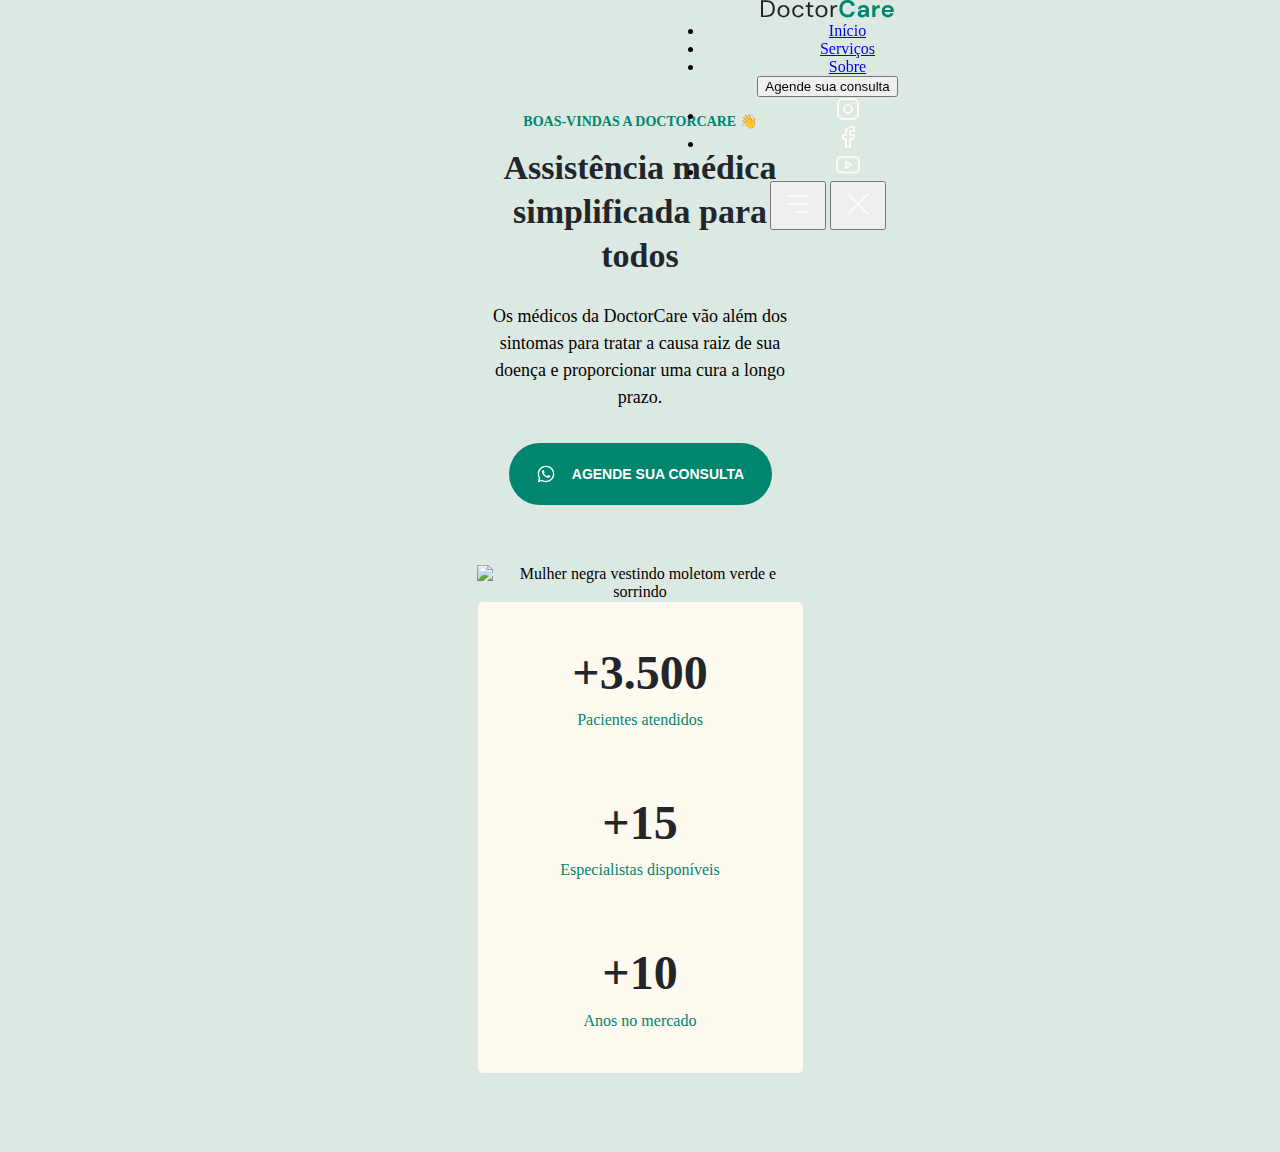
==== commit e44a3fad: "menu" ====
--- a/index.html
+++ b/index.html
@@ -15,8 +15,8 @@
       rel="stylesheet"
     />
   </head>
-  <body onscroll="onScroll()">
-    <nav class="scroll">
+  <body onscroll="onScroll()" class="menu-expanded">
+    <nav id="navigation" class="">
 
       <div class="wrapper">
         <a class="logo" href="#">
@@ -69,8 +69,46 @@
             />
           </svg>
         </a>
-  
-        <svg
+
+        <div class="menu">
+          <ul>
+            <li><a href="#">Início</a></li>
+            <li><a href="#">Serviços</a></li>
+            <li><a href="#">Sobre</a></li>
+          </ul>
+
+          <button class="button" href="#">Agende sua consulta</button>
+
+        <ul class="social-links">
+          <li>
+            <a href="http://instagram.com/josiassantos">
+              <svg width="24" height="24" viewBox="0 0 24 24" fill="none" xmlns="http://www.w3.org/2000/svg">
+              <path d="M17 1.99997H7C4.23858 1.99997 2 4.23855 2 6.99997V17C2 19.7614 4.23858 22 7 22H17C19.7614 22 22 19.7614 22 17V6.99997C22 4.23855 19.7614 1.99997 17 1.99997Z" stroke="#FFFAF1" stroke-width="2" stroke-linecap="round" stroke-linejoin="round"/>
+              <path d="M15.9997 11.3701C16.1231 12.2023 15.981 13.0523 15.5935 13.7991C15.206 14.5459 14.5929 15.1515 13.8413 15.5297C13.0898 15.908 12.2382 16.0397 11.4075 15.906C10.5768 15.7723 9.80947 15.3801 9.21455 14.7852C8.61962 14.1903 8.22744 13.4229 8.09377 12.5923C7.96011 11.7616 8.09177 10.91 8.47003 10.1584C8.84829 9.40691 9.45389 8.7938 10.2007 8.4063C10.9475 8.0188 11.7975 7.87665 12.6297 8.00006C13.4786 8.12594 14.2646 8.52152 14.8714 9.12836C15.4782 9.73521 15.8738 10.5211 15.9997 11.3701Z" stroke="#FFFAF1" stroke-width="2" stroke-linecap="round" stroke-linejoin="round"/>
+              <path d="M17.5 6.49997H17.51" stroke="#FFFAF1" stroke-width="2" stroke-linecap="round" stroke-linejoin="round"/>
+              </svg>
+            </a>
+          </li>
+          <li>
+            <a href="http://facebook.com/josiassantos1577">
+            <svg width="24" height="24" viewBox="0 0 24 24" fill="none" xmlns="http://www.w3.org/2000/svg">
+            <path d="M18 1.99997H15C13.6739 1.99997 12.4021 2.52675 11.4645 3.46444C10.5268 4.40212 10 5.67389 10 6.99997V9.99997H7V14H10V22H14V14H17L18 9.99997H14V6.99997C14 6.73475 14.1054 6.4804 14.2929 6.29286C14.4804 6.10533 14.7348 5.99997 15 5.99997H18V1.99997Z" stroke="#FFFAF1" stroke-width="2" stroke-linecap="round" stroke-linejoin="round"/>
+            </svg>
+            </a>
+          </li>
+          <li>
+            <a href="http://youtube.com/josiassantos">
+              <svg width="24" height="24" viewBox="0 0 24 24" fill="none" xmlns="http://www.w3.org/2000/svg">
+              <path d="M22.5396 6.42C22.4208 5.94541 22.1789 5.51057 21.8382 5.15941C21.4976 4.80824 21.0703 4.55318 20.5996 4.42C18.8796 4 11.9996 4 11.9996 4C11.9996 4 5.1196 4 3.3996 4.46C2.92884 4.59318 2.50157 4.84824 2.16094 5.19941C1.82031 5.55057 1.57838 5.98541 1.4596 6.46C1.14481 8.20556 0.990831 9.97631 0.999595 11.75C0.988374 13.537 1.14236 15.3213 1.4596 17.08C1.59055 17.5398 1.8379 17.9581 2.17774 18.2945C2.51758 18.6308 2.93842 18.8738 3.3996 19C5.1196 19.46 11.9996 19.46 11.9996 19.46C11.9996 19.46 18.8796 19.46 20.5996 19C21.0703 18.8668 21.4976 18.6118 21.8382 18.2606C22.1789 17.9094 22.4208 17.4746 22.5396 17C22.852 15.2676 23.0059 13.5103 22.9996 11.75C23.0108 9.96295 22.8568 8.1787 22.5396 6.42Z" stroke="#FFFAF1" stroke-width="2" stroke-linecap="round" stroke-linejoin="round"/>
+              <path d="M9.75 15.02L15.5 11.75L9.75 8.48001V15.02Z" stroke="#FFFAF1" stroke-width="2" stroke-linecap="round" stroke-linejoin="round"/>
+              </svg>
+            </a>
+          </li>
+        </ul>
+        </div>
+
+        <button class="open-menu">
+          <svg
           width="40"
           height="40"
           viewBox="0 0 40 40"
@@ -99,6 +137,14 @@
             stroke-linejoin="round"
           />
         </svg>
+        </button>
+
+        <button class="close-menu">
+          <svg width="40" height="40" viewBox="0 0 40 40" fill="none" xmlns="http://www.w3.org/2000/svg">
+            <path d="M30 10L10 30M10 10L30 30" stroke="#FFFAF1" stroke-width="2" stroke-linecap="round" stroke-linejoin="round"/>
+            </svg>
+            
+        </button>
 
       </div>
     </nav>
--- a/style.css
+++ b/style.css
@@ -2,6 +2,7 @@
   margin: 0;
   box-sizing: border-box;
 }
+
 :root {
   --primary-color: hsl(170, 100%, 26%);
   --headline: hsl(210, 11%, 15%);
@@ -14,6 +15,7 @@
 
   --nav-height: 7.2rem;
 }
+
 body {
   font-family: 'DN Sans';
   font-size: 1.6rem;
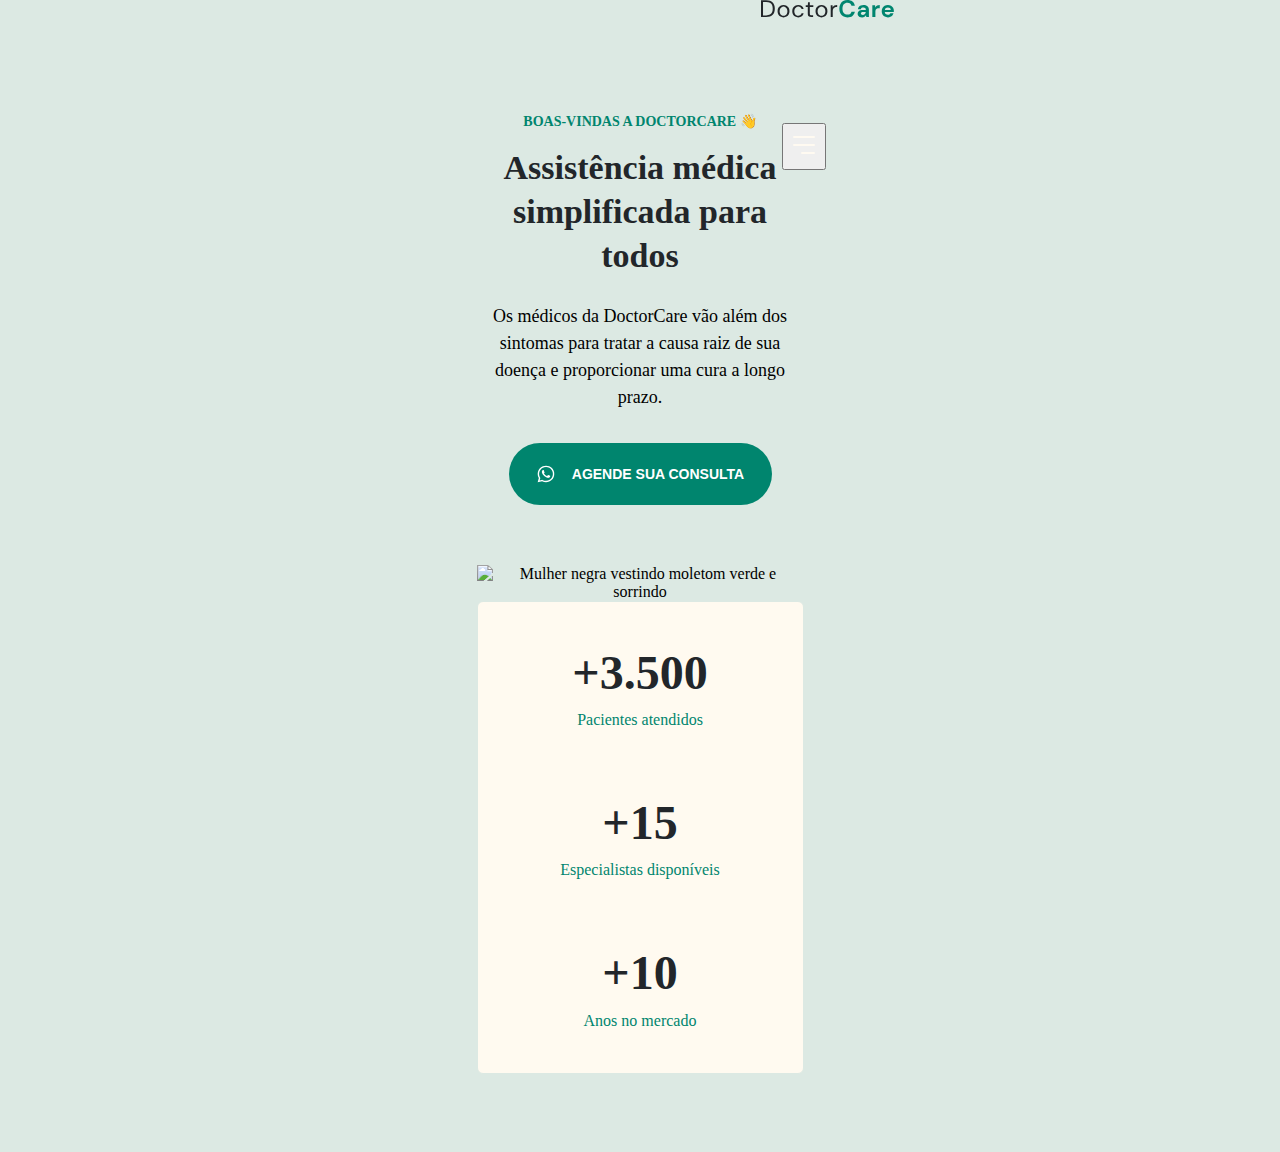
==== commit d04389bf: "quarto commit" ====
--- a/index.html
+++ b/index.html
@@ -15,7 +15,7 @@
       rel="stylesheet"
     />
   </head>
-  <body onscroll="onScroll()" class="menu-expanded">
+  <body onscroll="onScroll()" class="">
     <nav id="navigation" class="">
 
       <div class="wrapper">
@@ -81,7 +81,9 @@
 
         <ul class="social-links">
           <li>
-            <a href="http://instagram.com/josiassantos">
+            <a 
+            target="_blank"
+            href="http://instagram.com/josiassantos">
               <svg width="24" height="24" viewBox="0 0 24 24" fill="none" xmlns="http://www.w3.org/2000/svg">
               <path d="M17 1.99997H7C4.23858 1.99997 2 4.23855 2 6.99997V17C2 19.7614 4.23858 22 7 22H17C19.7614 22 22 19.7614 22 17V6.99997C22 4.23855 19.7614 1.99997 17 1.99997Z" stroke="#FFFAF1" stroke-width="2" stroke-linecap="round" stroke-linejoin="round"/>
               <path d="M15.9997 11.3701C16.1231 12.2023 15.981 13.0523 15.5935 13.7991C15.206 14.5459 14.5929 15.1515 13.8413 15.5297C13.0898 15.908 12.2382 16.0397 11.4075 15.906C10.5768 15.7723 9.80947 15.3801 9.21455 14.7852C8.61962 14.1903 8.22744 13.4229 8.09377 12.5923C7.96011 11.7616 8.09177 10.91 8.47003 10.1584C8.84829 9.40691 9.45389 8.7938 10.2007 8.4063C10.9475 8.0188 11.7975 7.87665 12.6297 8.00006C13.4786 8.12594 14.2646 8.52152 14.8714 9.12836C15.4782 9.73521 15.8738 10.5211 15.9997 11.3701Z" stroke="#FFFAF1" stroke-width="2" stroke-linecap="round" stroke-linejoin="round"/>
@@ -90,14 +92,18 @@
             </a>
           </li>
           <li>
-            <a href="http://facebook.com/josiassantos1577">
+            <a
+            target="_blank" 
+            href="http://facebook.com/josiassantos1577">
             <svg width="24" height="24" viewBox="0 0 24 24" fill="none" xmlns="http://www.w3.org/2000/svg">
             <path d="M18 1.99997H15C13.6739 1.99997 12.4021 2.52675 11.4645 3.46444C10.5268 4.40212 10 5.67389 10 6.99997V9.99997H7V14H10V22H14V14H17L18 9.99997H14V6.99997C14 6.73475 14.1054 6.4804 14.2929 6.29286C14.4804 6.10533 14.7348 5.99997 15 5.99997H18V1.99997Z" stroke="#FFFAF1" stroke-width="2" stroke-linecap="round" stroke-linejoin="round"/>
             </svg>
             </a>
           </li>
           <li>
-            <a href="http://youtube.com/josiassantos">
+            <a
+            target="_blank"
+            href="http://youtube.com/josiassantos">
               <svg width="24" height="24" viewBox="0 0 24 24" fill="none" xmlns="http://www.w3.org/2000/svg">
               <path d="M22.5396 6.42C22.4208 5.94541 22.1789 5.51057 21.8382 5.15941C21.4976 4.80824 21.0703 4.55318 20.5996 4.42C18.8796 4 11.9996 4 11.9996 4C11.9996 4 5.1196 4 3.3996 4.46C2.92884 4.59318 2.50157 4.84824 2.16094 5.19941C1.82031 5.55057 1.57838 5.98541 1.4596 6.46C1.14481 8.20556 0.990831 9.97631 0.999595 11.75C0.988374 13.537 1.14236 15.3213 1.4596 17.08C1.59055 17.5398 1.8379 17.9581 2.17774 18.2945C2.51758 18.6308 2.93842 18.8738 3.3996 19C5.1196 19.46 11.9996 19.46 11.9996 19.46C11.9996 19.46 18.8796 19.46 20.5996 19C21.0703 18.8668 21.4976 18.6118 21.8382 18.2606C22.1789 17.9094 22.4208 17.4746 22.5396 17C22.852 15.2676 23.0059 13.5103 22.9996 11.75C23.0108 9.96295 22.8568 8.1787 22.5396 6.42Z" stroke="#FFFAF1" stroke-width="2" stroke-linecap="round" stroke-linejoin="round"/>
               <path d="M9.75 15.02L15.5 11.75L9.75 8.48001V15.02Z" stroke="#FFFAF1" stroke-width="2" stroke-linecap="round" stroke-linejoin="round"/>
@@ -107,7 +113,11 @@
         </ul>
         </div>
 
-        <button class="open-menu">
+        <button 
+        aria-expanded="false"
+        aria-label="Abrir menu"
+        onclick="openMenu()"
+        class="open-menu">
           <svg
           width="40"
           height="40"
@@ -137,8 +147,10 @@
             stroke-linejoin="round"
           />
         </svg>
-        </button>
-
+        </button
+        aria-expanded="true"
+        aria-label="Fechar menu"
+        onclick="closeMenu()">
         <button class="close-menu">
           <svg width="40" height="40" viewBox="0 0 40 40" fill="none" xmlns="http://www.w3.org/2000/svg">
             <path d="M30 10L10 30M10 10L30 30" stroke="#FFFAF1" stroke-width="2" stroke-linecap="round" stroke-linejoin="round"/>
--- a/style.css
+++ b/style.css
@@ -1,5 +1,6 @@
 * {
   margin: 0;
+  padding:0;
   box-sizing: border-box;
 }
 
@@ -16,6 +17,12 @@
   --nav-height: 7.2rem;
 }
 
+html,
+body {
+  width: 100%;
+  height: 100%;
+}
+
 body {
   font-family: 'DN Sans';
   font-size: 1.6rem;
@@ -28,6 +35,10 @@
   padding-inline: 2.4rem;
 }
 
+ul {
+  list-style: none;
+}
+
 /**** HEADER ******/
 header {
   margin-top: calc(4.1rem + var(--nav-height));
@@ -35,7 +46,7 @@
 
 header::before {
   content: "";
-  width: 100vw;
+  width: 100%;
   height: calc(108rem + var(--nav-height));
   background-color: var(--brand-light);
   display: block;
@@ -130,7 +141,6 @@
   line-height: 150%;
 }
 
-/*=====nAVIGATION=============*/
 nav {
   display: flex;
 
@@ -160,4 +170,43 @@
 
 nav.scroll svg:nth-child(2) path {
   stroke: white;
+}
+
+/*=====MENU-EXPANDED=============*/
+body.menu-expanded {
+  overflow: hidden;
+}
+
+.menu,
+.close-menu,
+body.menu-expanded .open-menu  {
+  opacity: 0;
+  visibility: hidden;
+}
+
+body.menu-expanded .menu,
+body.menu-expanded .close-menu {
+  opacity: 1;
+  visibility: visible;
+}
+
+body.menu-expanded .menu {
+  position: fixed;
+  top: 0;
+  left: 0;
+  background: var(--primary-color);
+
+  width: 100%;
+  height: 100%;
+}
+
+body.menu-expanded nav {
+  position: relative;
+}
+
+.social-links {
+  display: flex;
+  align-items: center;
+  justify-content: center;
+  gap: 3.2rem;
 }